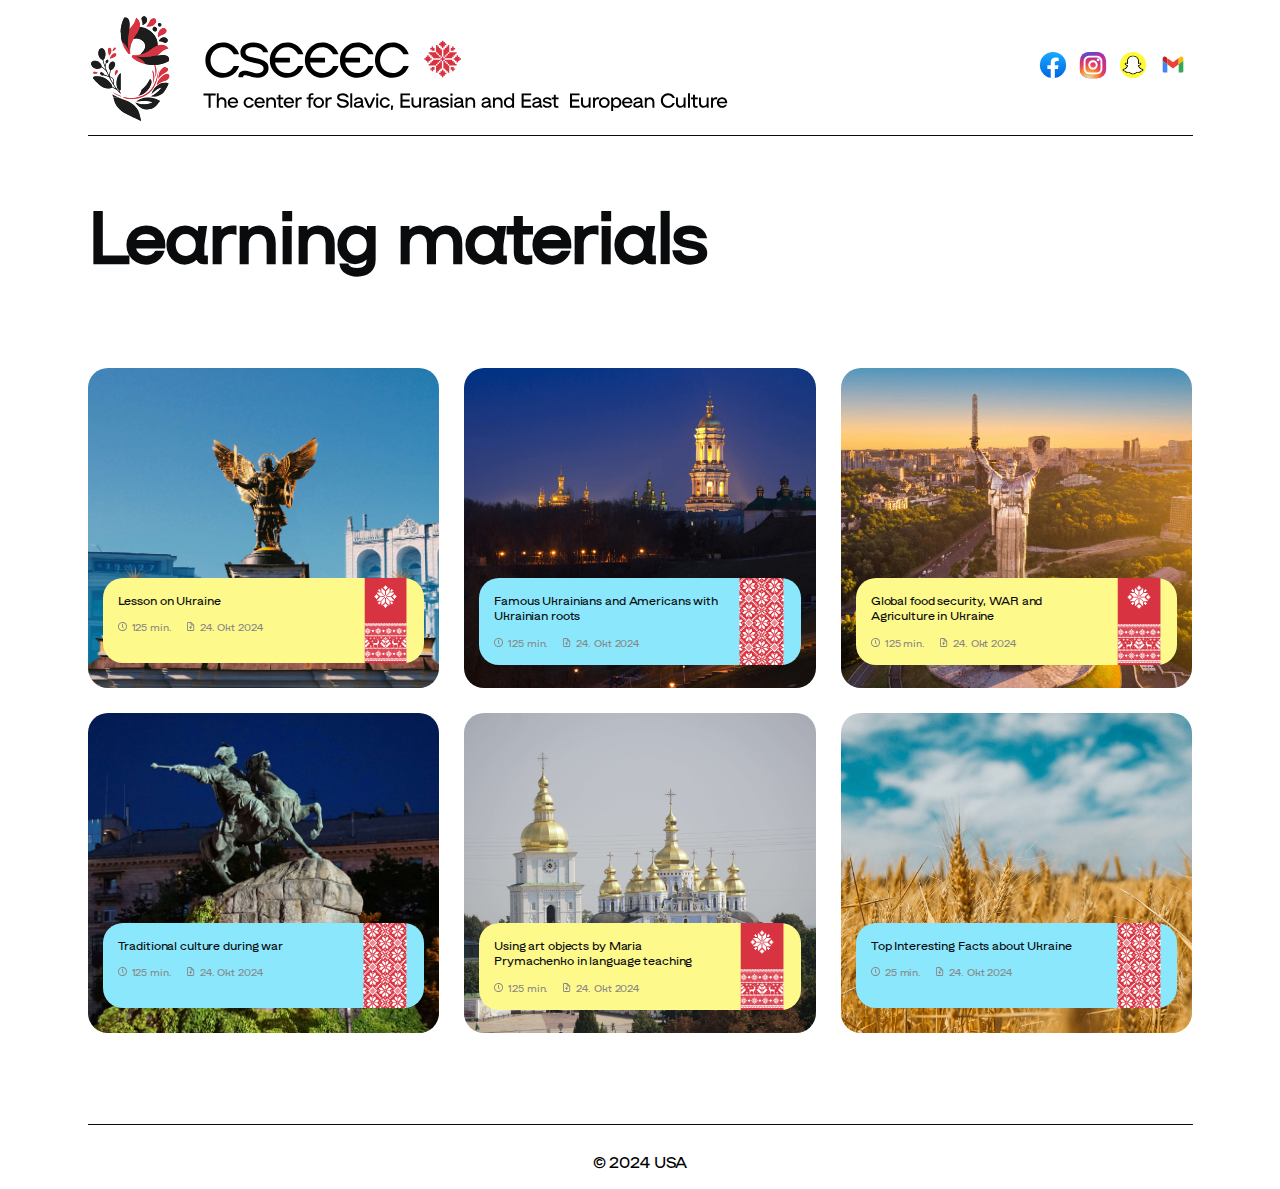
==== index.html @ 27ee9aed "Website design" ====
<!doctype html>
<html xmlns="http://www.w3.org/1999/xhtml" lang="en-us" dir="ltr" class="html_color">
  <head>


    <!-- For browsers -->
    <meta charset="utf-8">
    <meta name="viewport" content="width=device-width, initial-scale=1, viewport-fit=cover">
    <meta http-equiv="X-UA-Compatible" content="IE=edge">
    <link rel="dns-prefetch" href="https://www.google-analytics.com"/>
    <link rel="dns-prefetch" href="https://www.googletagmanager.com"/>
    <link rel="dns-prefetch" href="https://www.facebook.com"/>




    <!-- General -->
    <title>CSEEES | The Center for Slavik Eurasian and East European Studies</title>


<!--     <link rel="preload" href="fonts/NAMU-1850.woff2" as="font" type="font/woff2" crossorigin="anonymous">
    <link rel="preload" href="fonts/NAMU-1600.woff2" as="font" type="font/woff2" crossorigin="anonymous"> -->

    <link rel="stylesheet" type="text/css" href="css/normalize.css">
    <link rel="stylesheet" type="text/css" href="css/index.css">
    
    <link rel="canonical" href="https://cseees.unc.edu/">
    <link rel="alternate" href="" hreflang="en">


    <!-- <base href="http://10.0.1.2:3000"> -->
    <meta name="robots" content="notranslate">
    <meta name="keywords" content="">
    <meta name="subject" content="">
    <meta name="description" content="">
    <meta name="author" content="">
    <meta name="copyright" content="">
    <meta name="rating" content="General">


    <!-- Device -->

    <meta name="HandheldFriendly" content="true">
    <meta name="apple-mobile-web-app-capable" content="yes">
    <meta name="apple-mobile-web-app-status-bar-style" content="black">
    <meta name="apple-mobile-web-app-title" content="">
    <meta name="mobile-web-app-capable" content="yes">
    <meta name="application-name" content="CSEEES">
    <meta name="msapplication-tooltip" content="">


     <!-- Geo-tags -->

    <meta name="ICBM" content="">
    <meta name="geo.position" content="">
    <meta name="geo.region" content="">
    <meta name="geo.placename" content="">


    <!-- Facebook -->

    <meta property="og:title" content="CSEEES | The Center for Slavik Eurasian and East European Studies">
    <meta property="og:description" content="">
    <meta property="og:url" content="https://cseees.unc.edu/">
    <meta property="og:site_name" content="CSEEES">
    <meta property="og:type" content="website">
    <meta property="og:locale" content="en-us">
    <meta property="og:image" content="">
    <meta property="og:image:width" content="600">
    <meta property="og:image:height" content="600">


    <!-- Twitter -->

    <meta name="twitter:site" content="https://cseees.unc.edu/">
    <meta name="twitter:creator" content="">
    <meta name="twitter:title" content="CSEEES | The Center for Slavik Eurasian and East European Studies">
    <meta name="twitter:description" content="">
    <meta name="twitter:card" content="summary_large_image">
    <meta name="twitter:image" content="img/favicon/social_link.png">


    <!-- Favicon -->

    <link rel="icon" type="image/png" sizes="16x16" href="img/favicon/favicon-16x16.png">
    <link rel="icon" type="image/png" sizes="32x32" href="img/favicon/favicon-32x32.png">
    <link rel="icon" type="image/png" sizes="228x228" href="img/favicon/opera-coast-228x228.png">
    <link rel="apple-touch-icon" sizes="1024x1024" href="img/favicon/apple-touch-icon-1024x1024.png">
    <link rel="apple-touch-icon" sizes="180x180" href="img/favicon/apple-touch-icon-180x180.png">
    <link rel="apple-touch-icon" sizes="167x167" href="img/favicon/apple-touch-icon-167x167.png">
    <link rel="apple-touch-icon" sizes="152x152" href="img/favicon/apple-touch-icon-152x152.png">
    <link rel="apple-touch-icon" sizes="144x144" href="img/favicon/apple-touch-icon-144x144.png">
    <link rel="apple-touch-icon" sizes="120x120" href="img/favicon/apple-touch-icon-120x120.png">
    <link rel="apple-touch-icon" sizes="114x114" href="img/favicon/apple-touch-icon-114x114.png">
    <link rel="apple-touch-icon" sizes="76x76" href="img/favicon/apple-touch-icon-76x76.png">
    <link rel="apple-touch-icon" sizes="72x72" href="img/favicon/apple-touch-icon-72x72.png">

    <link rel="mask-icon" href="img/favicon/safari-pinned-tab.svg" color="#8BE8FC">
    <link rel="shortcut icon" href="img/favicon/apple-touch-icon-144x144.png">


    <!-- PWA icon -->

    <link rel="manifest" href="victory.webmanifest">
    <link rel="apple-touch-icon-precomposed" sizes="180x180" href="img/favicon/apple-touch-icon-precomposed-180x180.png"/>
    <link rel="apple-touch-icon-precomposed" sizes="167x167" href="img/favicon/apple-touch-icon-precomposed-167x167.png"/>
    <link rel="apple-touch-icon-precomposed" sizes="152x152" href="img/favicon/apple-touch-icon-precomposed-152x152.png"/>
    <link rel="apple-touch-icon-precomposed" sizes="144x144" href="img/favicon/apple-touch-icon-precomposed-144x144.png"/>
    <link rel="apple-touch-icon-precomposed" sizes="120x120" href="img/favicon/apple-touch-icon-precomposed-120x120.png"/>
    <link rel="apple-touch-icon-precomposed" sizes="114x114" href="img/favicon/apple-touch-icon-precomposed-114x114.png"/>

    <link rel="apple-touch-startup-image" media="(width: 320px) and (height: 568px) and (-webkit-pixel-ratio: 2) and (orientation: portrait)" href="img/favicon/iPhone5.png">
    <link rel="apple-touch-startup-image" media="(width: 320px) and (height: 568px) and (-webkit-pixel-ratio: 2) and (orientation: landscape)" href="img/favicon/iPhone5_album.png">

    <link rel="apple-touch-startup-image" media="(width: 375px) and (height: 667px) and (-webkit-pixel-ratio: 2) and (orientation: portrait)" href="img/favicon/iPhone8,7,6s,6.png">
    <link rel="apple-touch-startup-image" media="(width: 375px) and (height: 667px) and (-webkit-pixel-ratio: 2) and (orientation: landscape)" href="img/favicon/iPhone8,7,6s,6_album.png">

    <link rel="apple-touch-startup-image" media="(width: 414px) and (height: 736px) and (-webkit-pixel-ratio: 3) and (orientation: portrait)" href="img/favicon/iPhone8Plus,7Plus,6sPlus,6Plus.png">
    <link rel="apple-touch-startup-image" media="(width: 414px) and (height: 736px) and (-webkit-pixel-ratio: 3) and (orientation: landscape)" href="img/favicon/iPhone8Plus,7Plus,6sPlus,6Plus_album.png">

    <link rel="apple-touch-startup-image" media="(width: 414px) and (height: 896px) and (-webkit-pixel-ratio: 2) and (orientation: portrait)" href="img/favicon/iPhoneXr.png">
    <link rel="apple-touch-startup-image" media="(width: 414px) and (height: 896px) and (-webkit-pixel-ratio: 2) and (orientation: landscape)" href="img/favicon/iPhoneXr_album.png">

    <link rel="apple-touch-startup-image" media="(width: 375px) and (height: 812px) and (-webkit-pixel-ratio: 3) and (orientation: portrait)" href="img/favicon/iPhoneX,Xs.png">
    <link rel="apple-touch-startup-image" media="(width: 375px) and (height: 812px) and (-webkit-pixel-ratio: 3) and (orientation: landscape)" href="img/favicon/iPhoneX,Xs_album.png">

    <link rel="apple-touch-startup-image" media="(width: 414px) and (height: 896px) and (-webkit-pixel-ratio: 3) and (orientation: portrait)" href="img/favicon/iPhoneXsMax.png">
    <link rel="apple-touch-startup-image" media="(width: 414px) and (height: 896px) and (-webkit-pixel-ratio: 3) and (orientation: landscape)" href="img/favicon/iPhoneXsMax_album.png">

    <link rel="apple-touch-startup-image" media="(width: 768px) and (height: 1024px) and (-webkit-pixel-ratio: 2) and (orientation: portrait)" href="img/favicon/iPadMini,Air.png">
    <link rel="apple-touch-startup-image" media="(width: 768px) and (height: 1024px) and (-webkit-pixel-ratio: 2) and (orientation: landscape)" href="img/favicon/iPadMini,Air_album.png">

    <link rel="apple-touch-startup-image" media="(width: 810px) and (height: 1080px) and (-webkit-pixel-ratio: 2) and (orientation: portrait)" href="img/favicon/iPadPro10.2.png">
    <link rel="apple-touch-startup-image" media="(width: 810px) and (height: 1080px) and (-webkit-pixel-ratio: 2) and (orientation: landscape)" href="img/favicon/iPadPro10.2_album.png">

    <link rel="apple-touch-startup-image" media="(width: 834px) and (height: 1112px) and (-webkit-pixel-ratio: 2) and (orientation: portrait)" href="img/favicon/iPadPro10.5.png">
    <link rel="apple-touch-startup-image" media="(width: 834px) and (height: 1112px) and (-webkit-pixel-ratio: 2) and (orientation: landscape)" href="img/favicon/iPadPro10.5_album.png">

    <link rel="apple-touch-startup-image" media="(width: 834px) and (height: 1194px) and (-webkit-pixel-ratio: 2) and (orientation: portrait)" href="img/favicon/iPadPro11.png">
    <link rel="apple-touch-startup-image" media="(width: 834px) and (height: 1194px) and (-webkit-pixel-ratio: 2) and (orientation: landscape)" href="img/favicon/iPadPro11_album.png">

    <link rel="apple-touch-startup-image" media="(width: 1024px) and (height: 1366px) and (-webkit-pixel-ratio: 2) and (orientation: portrait)" href="img/favicon/iPadPro12.9.png">
    <link rel="apple-touch-startup-image" media="(width: 1024px) and (height: 1366px) and (-webkit-pixel-ratio: 2) and (orientation: landscape)" href="img/favicon/iPadPro12.9_album.png">

    <link rel="apple-touch-startup-image" href="img/favicon/apple-touch-icon-precomposed-180x180.png">

    <meta name="msapplication-TileColor" content="#000000">
    <meta name="msapplication-TileImage" content="img/favicon/apple-touch-icon-144x144.png"/>
    <meta name="msapplication-square70x70logo" content="img/favicon/mstile-70x70.png">
    <meta name="msapplication-square150x150logo" content="img/favicon/mstile-150x150.png">
    <meta name="msapplication-square310x310logo" content="img/favicon/mstile-310x310.png">
    <meta name="msapplication-wide310x150logo" content="img/favicon/mstile-310x150.png">
    <meta name="theme-color" content="#000000">


    <!-- Microdata -->

    <script type="application/ld+json">
      {"@context": "http://schema.org","@type": "","address":{"@type": "PostalAddress","addressLocality": "USA","url": "https://cseees.unc.edu/"},"description": "The Center for Slavik Eurasian and East European Studies","image": "img/favicon/mstile-310x310.png","email": "","name": "CSEEES","telephone": "","openingHours": "","geo": {"@type": "GeoCoordinates","latitude": "","longitude": ""},"hasMap": "", "foundingDate": "2019-09-01", "foundingLocation": "USA", "isicv4": ""}
    </script>
    <script type="application/ld+json">{"@context": "https://schema.org","@type": "Organization","name": "CSEEES | The Center for Slavik Eurasian and East European Studies","url": "https://cseees.unc.edu/","logo": "img/favicon/mstile-310x310.png", "sameAs" : [ "https://www.facebook.com/","https://www.instagram.com/","https://www.linkedin.com/"], "contactPoint": {"@type": "ContactPoint","telephone": "","contactType": "customer service"}}
    </script>




  </head>



  <body class="wrapper">
    <header class="header_position">
        <div class="header header_size header_style">
            <a href="" class="header__img_size">
                <img src="img/logo.svg" alt="logotype" class="header__img_size">
            </a>
            <ul class="header__link">
                <li class="header__link_style"><a href="#"><img src="img/Facebook.svg" alt=""></a></li>
                <li class="header__link_style"><a href="#"><img src="img/instagram.svg" alt=""></a></li>
                <li class="header__link_style"><a href="#"><img src="img/snapchat.svg" alt=""></a></li>
                <li class="header__link_style"><a href="#"><img src="img/gmail.svg" alt=""></a></li>
            </ul>
        </div>
    </header>
    <main>
        <article>
            <h1 tabindex="-1" class="visually-hidden">CSEEES | The Center for Slavik Eurasian and East European Studies</h1>
            <section class="grid index-title block-gap-title_size">
                <h2 tabindex="0" class="h1 index-title__h1 index-title__h1_style">Learning materials</h2>
                <ul class="link link_style">
                    <li class="link__block link__block_style">
                        <a href="https://docs.google.com/presentation/d/1KpEhkWJdhfneE_yMzWfd_e-8tukquPEU/edit?usp=drive_link&ouid=116573393258026987402&rtpof=true&sd=true" target="_blank">
                            <figure class="link__block-figure_size">
                                <img 
                                srcset="" 
                                src="img/1.jpg" alt="#" class="link__block-img_size">
                                <figcaption class="link__block-figcaption link__block-figcaption_even-style">
                                    <p class="link__block-title_style a">Lesson on Ukraine</p>
                                    <ul class="link__block-ul">
                                        <li class="link__block-text_style link__block-text_style-clock-icon span">125 min.</li>
                                        <li class="link__block-text_style link__block-text_style-upload-icon span">24. Okt 2024</li>
                                    </ul>
                                </figcaption>
                            </figure>
                        </a>
                    </li>
                    <li class="link__block link__block_style">
                        <a href="https://docs.google.com/document/d/1fW9z0oCU6NLYsVFMW8GnKcoISqwCdWg77a_NzbUg-8I/edit?usp=drive_link" target="_blank">
                            <figure class="link__block-figure_size">
                                <img 
                                srcset="" 
                                src="img/2.jpg" alt="#" class="link__block-img_size">
                                <figcaption class="link__block-figcaption link__block-figcaption_odd-style">
                                    <p class="link__block-title_style a">Famous Ukrainians and Americans with Ukrainian roots</p>
                                    <ul class="link__block-ul">
                                        <li class="link__block-text_style link__block-text_style-clock-icon span">125 min.</li>
                                        <li class="link__block-text_style link__block-text_style-upload-icon span">24. Okt 2024</li>
                                    </ul>
                                </figcaption>
                            </figure>
                        </a>
                    </li>
                    <li class="link__block link__block_style">
                        <a href="https://drive.google.com/drive/folders/16jEETtNqLvDcnqVphXocIo8Omk30IcMx?usp=drive_link" target="_blank">
                            <figure class="link__block-figure_size">
                                <img 
                                srcset="" 
                                src="img/3.jpg" alt="#" class="link__block-img_size">
                                <figcaption class="link__block-figcaption link__block-figcaption_even-style">
                                    <p class="link__block-title_style a">Global food security, WAR and Agriculture in Ukraine</p>
                                    <ul class="link__block-ul">
                                        <li class="link__block-text_style link__block-text_style-clock-icon span">125 min.</li>
                                        <li class="link__block-text_style link__block-text_style-upload-icon span">24. Okt 2024</li>
                                    </ul>
                                </figcaption>
                            </figure>
                        </a>
                    </li>
                    <li class="link__block link__block_style">
                        <a href="https://docs.google.com/presentation/d/1qy_lLUWY754GosQhPEXOI8vnH8QMl4tA7kEGj7lZc4w/edit?usp=drive_link" target="_blank">
                            <figure class="link__block-figure_size">
                                <img 
                                srcset="" 
                                src="img/4.jpg" alt="#" class="link__block-img_size">
                                <figcaption class="link__block-figcaption link__block-figcaption_odd-style">
                                    <p class="link__block-title_style a">Traditional culture during war</p>
                                    <ul class="link__block-ul">
                                        <li class="link__block-text_style link__block-text_style-clock-icon span">125 min.</li>
                                        <li class="link__block-text_style link__block-text_style-upload-icon span">24. Okt 2024</li>
                                    </ul>
                                </figcaption>
                            </figure>
                        </a>
                    </li>
                    <li class="link__block link__block_style">
                        <a href="https://drive.google.com/drive/folders/1VIhiXh7EGLYdgKPw-iwJluz2F7NeX2hi?usp=drive_link" target="_blank">
                            <figure class="link__block-figure_size">
                                <img 
                                srcset="" 
                                src="img/5.jpg" alt="#" class="link__block-img_size">
                                <figcaption class="link__block-figcaption link__block-figcaption_even-style">
                                    <p class="link__block-title_style a">Using art objects by Maria Prymachenko in language teaching</p>
                                    <ul class="link__block-ul">
                                        <li class="link__block-text_style link__block-text_style-clock-icon span">125 min.</li>
                                        <li class="link__block-text_style link__block-text_style-upload-icon span">24. Okt 2024</li>
                                    </ul>
                                </figcaption>
                            </figure>
                        </a>
                    </li>
                    <li class="link__block link__block_style">
                        <a href="article.html" target="_blank">
                            <figure class="link__block-figure_size">
                                <img 
                                srcset="" 
                                src="img/6.png" alt="#" class="link__block-img_size">
                                <figcaption class="link__block-figcaption link__block-figcaption_odd-style">
                                    <p class="link__block-title_style a">Top Interesting Facts about Ukraine</p>
                                    <ul class="link__block-ul">
                                        <li class="link__block-text_style link__block-text_style-clock-icon span">25 min.</li>
                                        <li class="link__block-text_style link__block-text_style-upload-icon span">24. Okt 2024</li>
                                    </ul>
                                </figcaption>
                            </figure>
                        </a>
                    </li>
                </ul>
            </section>
        </article>
    </main>
    <footer class="footer_style">
        <span class="p" itemprop="datePublished" content="2024-10-05">© 2024 USA</span>
    </footer>
  </body>
</html>
---- css/index.css ----
/*! VICTORY | web design & development  */






/*   =========-------***** FONTS *****-------=========   */
@charset "UTF-8";


@font-face {
  font-family: "NAMU1850";
  src: url("../fonts/NAMU-1850.woff") format("woff"),
       url("../fonts/NAMU-1850.ttf") format("truetype");
  font-style: normal;
  font-display: auto;
}

@font-face {
  font-family: "NAMU1850";
  src: url("../fonts/NAMU-1850.woff2") format("woff2");
  font-style: normal;
  font-display: optional;
}

@font-face {
  font-family: "NAMU1600";
  src: url("../fonts/NAMU-1600.woff") format("woff"),
       url("../fonts/NAMU-1600.ttf") format("truetype");
  font-style: normal;
  font-display: auto;
}

@font-face {
  font-family: "NAMU1600";
  src: url("../fonts/NAMU-1600.woff2") format("woff2");
  font-style: normal;
  font-display: optional;
}


.h1 {
  font-family: NAMU1600, -apple-system,BlinkMacSystemFont,Roboto,'Helvetica Neue',sans-serif;
  font-style: normal;
  font-size: 24px;
  letter-spacing: -0.03em;
}
@media only screen and (min-width: 362px) {
  .h1 {
    font-size: 24px;
    line-height: 150%;
  }
}
@media only screen and (min-width: 745px) {
  .h1 {
    font-size: 48px;
    line-height: 100%;
  }
}
@media only screen and (min-width: 1105px) {
  .h1 {
    font-size: 72px;
  }
}


.h2 {
  font-family: NAMU1600, -apple-system,BlinkMacSystemFont,Roboto,'Helvetica Neue',sans-serif;
  font-style: normal;
  font-weight: normal;
  /*font-size: 4rem;*/
  font-size: 20px;
  line-height: 120%;
  letter-spacing: -0.03em;
}
@media only screen and (min-width: 745px) {
  .h2 {
    font-size: 35px;
    line-height: 142%;
    letter-spacing: -0.03em;
  }
}


.h3 {
  font-family: NAMU1600, -apple-system,BlinkMacSystemFont,Roboto,'Helvetica Neue',sans-serif;
  font-style: normal;
  font-weight: 400;
  /*font-size: 4rem;*/
  font-size: 16px;
  line-height: 120%;
  letter-spacing: -0.03em;
}
@media only screen and (min-width: 745px) {
  .h3  {
    font-size: 24px;
  }
}


.p {
  font-family: NAMU1850, -apple-system,BlinkMacSystemFont,Roboto,'Helvetica Neue',sans-serif;
  font-style: normal;
  font-weight: normal;
  /*font-size: 2.6rem;*/
  font-size: 12px;
  line-height: 150%;
  letter-spacing: -0.01em;
}
@media only screen and (min-width: 745px) {
  .p {
    font-size: 16px;
  }
}

.a {
  font-family: NAMU1850, -apple-system,BlinkMacSystemFont,Roboto,'Helvetica Neue',sans-serif;
  font-style: normal;
  font-weight: normal;
  font-size: 12px;
  line-height: 130%;
  letter-spacing: -0.01em;
}


.span {
  font-family: NAMU1850, -apple-system,BlinkMacSystemFont,Roboto,'Helvetica Neue',sans-serif;
  font-style: normal;
  font-weight: normal;
  /*font-size: 3rem;*/
  font-size: 10px;
  line-height: 140%;
  letter-spacing: -0.01em;
  text-decoration: none;
}
/*   =========-------***** !!!!! *****-------=========   */









/*   =========-------***** COLOR *****-------=========   */
:root {
  --white: #FFFFFF;
  --grey20: #EBEBEB;
  --grey30: #C1C1C1;
  --grey35: #B2B2B2;
  --grey40: #878787;
  --grey45: #808080;
  --grey50: #717171;
  --grey80: #202020;
  --grey90: #0A0B0D;
  --blue100: #8BE8FC;
  --yellow100: #FEF98B;
}

.html_color {
  background-color: var(--white);
}
/*   =========-------***** !!!!! *****-------=========   */









/*   =========-------***** GENERAL *****-------=========   */
.visually-hidden {
  visibility: hidden;
  margin: 0;
  padding: 0;
  width: 0;
  height: 0;
  position: fixed;
}

.wrapper {
  max-width: 425px;
  margin: 0 auto;
  padding: 0 15px;
}
@media only screen and (min-width: 745px) {
  .wrapper {
    max-width: 768px;
    padding: 0 25px;
  }
}
@media only screen and (min-width: 1105px) {
  .wrapper {
    max-width: 1105px;
  }
}


.article_wrapper {
  max-width: 425px;
  margin: 0 auto;
}
@media only screen and (min-width: 745px) {
  .article_wrapper {
    max-width: 668px;
    padding: 0 25px;
  }
}
@media only screen and (min-width: 1105px) {
  .article_wrapper {
    max-width: 768px;
  }
}


.grid {
  display: grid;
  grid-gap: 25px;
  grid-template-columns: repeat(4, minmax(53px, 1fr));
}
@media only screen and (min-width: 745px) {
  .grid {
    grid-template-columns: repeat(8, minmax(65px, 1fr));
  }
}
@media only screen and (min-width: 1105px) {
  .grid {
    grid-template-columns: repeat(12, minmax(65px, 1fr));
  }
}

ul {
  list-style-type: none;
  padding: 0;
}

a {
  text-decoration: none;
}
/*   =========-------***** !!!!! *****-------=========   */









/*   =========-------***** HEADER *****-------=========   */
.header {
  display: flex;
  justify-content: space-between;
  align-items: center;
}

.header_position {
  position: sticky;
  /*width: 100vw;*/
  margin: 0;
  z-index: 9999;
  top: 0px;
  left: 0;
}

.header_style {
  border-bottom: 1px solid var(--grey90);
  background-color: var(--white);
  display: flex;
  flex-direction: column;
}
@media only screen and (min-width: 745px) {
  .header_style {
    flex-direction: row;
  }
}

.header_size {
  align-items: center;
}
@media only screen and (min-width: 1105px) {
  .header_size {
    width: 1105px;
    margin: 0 auto;
  }
}

.header__img_size {
  mix-blend-mode: multiply;
  width: 70vw;
}
@media only screen and (min-width: 550px) {
  .header__img_size {
    width: 50vw;
  }
}
@media only screen and (min-width: 1920px) {
  .header__img_size {
    width: 25vw;
  }
}

.header__link {
  display: flex;
  /*align-items: baseline;*/
}

.header__link_style {
  padding: 0 15px;
}
@media only screen and (min-width: 745px) {
  .header__link_style {
    padding: 0 5px;
  }
}

@media only screen and (min-width: 745px) {
  .header__link_style  img {
    width: 30px;
  }
}
/*   =========-------***** !!!!! *****-------=========   */










/*   =========-------***** H1 *****-------=========   */
.index-title {
  grid-template-areas:  'title title title title'
                        'block block block block';
}
@media only screen and (min-width: 745px) {
  .index-title {
    grid-template-areas:  'title title title title title title title .'
                          'block block block block block block block block';
}
}
@media only screen and (min-width: 1105px) {
  .index-title {
    grid-template-areas:  'title title title title title title title title title . . .'
                          'block block block block block block block block block block block block';
}
}

.index-title__h1 {
  grid-area: title;
}

.index-title__h1_style {
  color: var(--grey90);
}
/*   =========-------***** !!!!! *****-------=========   */









/*   =========-------***** LINK *****-------=========   */

.link {
  grid-area: block;
  display: grid;
  grid-template-columns: repeat(auto-fill, minmax(290px, 1fr));
  grid-gap: 15px;
}
@media only screen and (min-width: 745px) {
  .link {
    grid-gap: 25px;
  }
}

.link_style {
  padding: 0;
}

.link__block_style {
  list-style-type: none;
  border-radius: 20px;
}

.link__block-figure_size {
  margin: 0;
  height: 320px;
}

.link__block-img_size {
  width: 100%;
  height: 320px;
  border-radius: 20px;
  object-fit: cover;
}

.link__block-figcaption {
  padding: 15px;
  margin: 15px;
  position: relative;
  bottom: 130px;
  min-height: 55px;
}

.link__block-figcaption_even-style {
  background-color: var(--yellow100);
  border-radius: 20px;
  background-image: url(../img/badge_even.svg);
  background-repeat: no-repeat;
  background-size: contain;
  background-position: 94%;
}

.link__block-figcaption_odd-style {
  background-color: var(--blue100);
  border-radius: 20px;
  background-image: url(../img/badge_odd.svg);
  background-repeat: no-repeat;
  background-size: contain;
  background-position: 94%;
}

.link__block-ul {
  display: flex;
}

.link__block-title_style {
  color: var(--grey90);
  width: 79%;
  margin-top: 0;
}

.link__block-text_style {
  color: var(--grey40);
  margin: 0 15px 0px 0;
}

.link__block-text_style-clock-icon::before {
  content: url(../img/icon_clock.svg);
  margin: 0 5px 0 0;
  height: 100%;
}

.link__block-text_style-upload-icon::before {
  content: url(../img/icon_upload.svg);
  margin: 0 5px 0 0;
  height: 1px;
}
/*   =========-------***** !!!!! *****-------=========   */









/*   =========-------***** FOOTER *****-------=========   */
.footer_style {
  margin: 75px 0 15px 0;
  padding: 25px 0 0 0;
  text-align: center;
  border-top: 1px solid var(--grey90);
}
/*   =========-------***** !!!!! *****-------=========   */









/*   =========-------***** ARTICLE *****-------=========   */

.article__figure_size {
  margin: 25px 0 25px 0;
}

.article__image_size {
  width: 100%;
  border-radius: 20px;
}

.article__section_size {
  margin: 75px 0 25px 0;
}

.article__image-title_style {
  color: var(--grey90);
}

.article__image-text_style {
  color: var(--grey90);
}

.article__image-figcaption {
  text-align: center;
}

.article__image-figcaption_style {
  color: var(--grey40);
}
/*   =========-------***** !!!!! *****-------=========   */
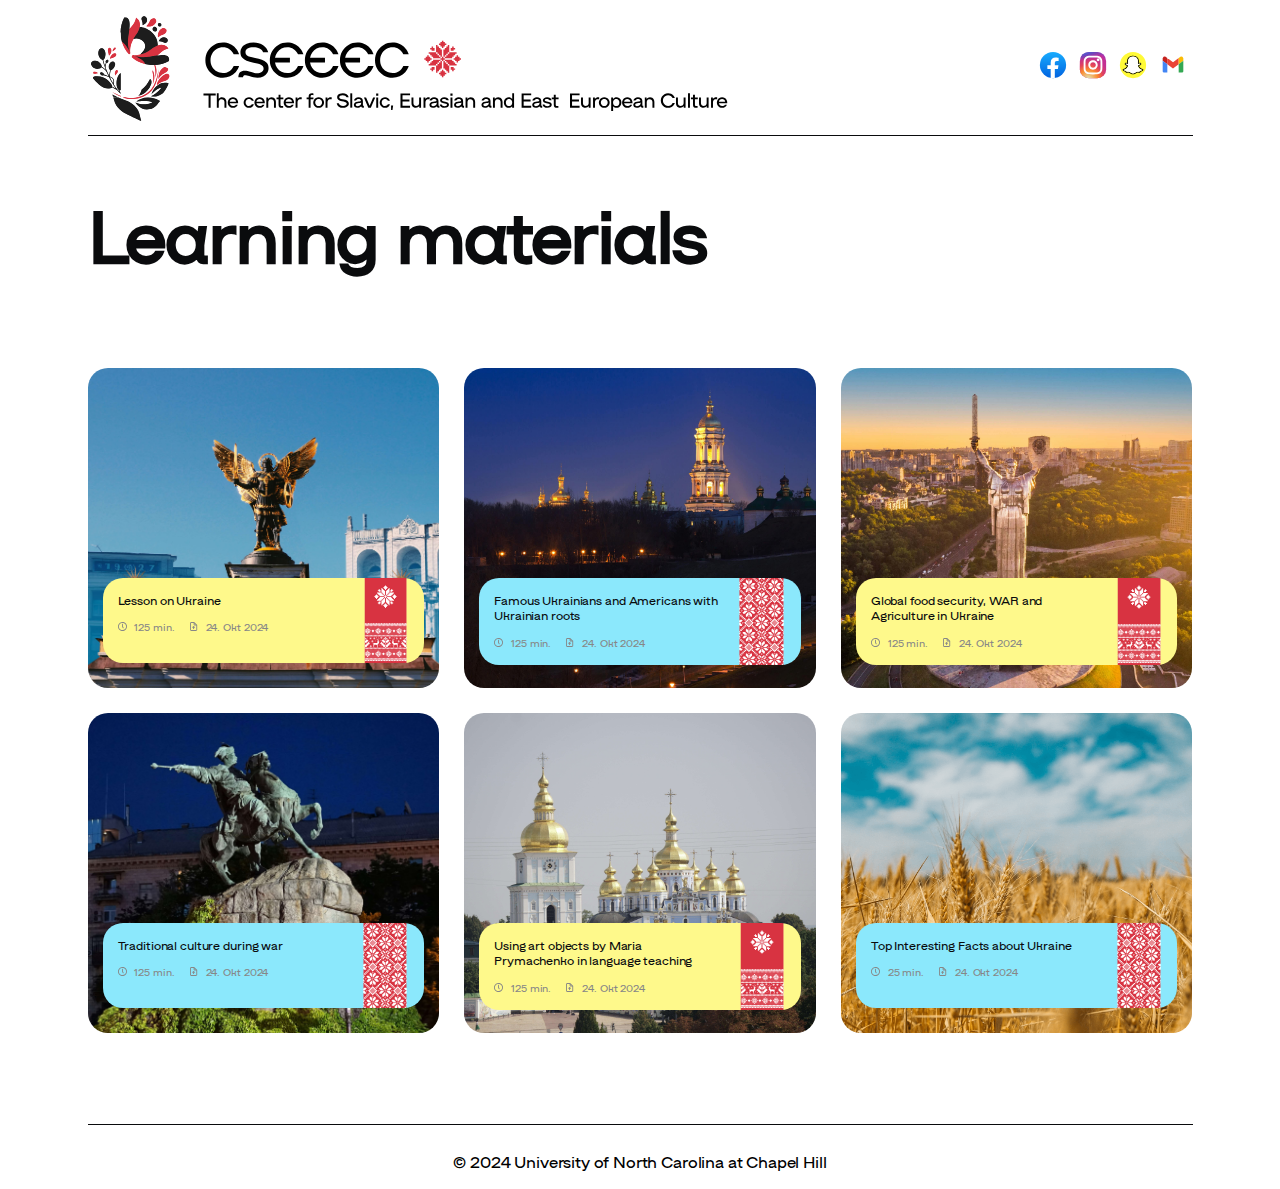
==== commit 8d69beea: "Page formatting and UNC name" ====
--- a/index.html
+++ b/index.html
@@ -1,295 +1,630 @@
-<!doctype html>
-<html xmlns="http://www.w3.org/1999/xhtml" lang="en-us" dir="ltr" class="html_color">
+<!DOCTYPE html>
+<html
+  xmlns="http://www.w3.org/1999/xhtml"
+  lang="en-us"
+  dir="ltr"
+  class="html_color"
+>
   <head>
-
-
     <!-- For browsers -->
-    <meta charset="utf-8">
-    <meta name="viewport" content="width=device-width, initial-scale=1, viewport-fit=cover">
-    <meta http-equiv="X-UA-Compatible" content="IE=edge">
-    <link rel="dns-prefetch" href="https://www.google-analytics.com"/>
-    <link rel="dns-prefetch" href="https://www.googletagmanager.com"/>
-    <link rel="dns-prefetch" href="https://www.facebook.com"/>
-
-
-
+    <meta charset="utf-8" />
+    <meta
+      name="viewport"
+      content="width=device-width, initial-scale=1, viewport-fit=cover"
+    />
+    <meta http-equiv="X-UA-Compatible" content="IE=edge" />
+    <link rel="dns-prefetch" href="https://www.google-analytics.com" />
+    <link rel="dns-prefetch" href="https://www.googletagmanager.com" />
+    <link rel="dns-prefetch" href="https://www.facebook.com" />
 
     <!-- General -->
-    <title>CSEEES | The Center for Slavik Eurasian and East European Studies</title>
-
-
-<!--     <link rel="preload" href="fonts/NAMU-1850.woff2" as="font" type="font/woff2" crossorigin="anonymous">
+    <title>
+      CSEEES | The Center for Slavik Eurasian and East European Studies
+    </title>
+
+    <!--     <link rel="preload" href="fonts/NAMU-1850.woff2" as="font" type="font/woff2" crossorigin="anonymous">
     <link rel="preload" href="fonts/NAMU-1600.woff2" as="font" type="font/woff2" crossorigin="anonymous"> -->
 
-    <link rel="stylesheet" type="text/css" href="css/normalize.css">
-    <link rel="stylesheet" type="text/css" href="css/index.css">
-    
-    <link rel="canonical" href="https://cseees.unc.edu/">
-    <link rel="alternate" href="" hreflang="en">
-
+    <link rel="stylesheet" type="text/css" href="css/normalize.css" />
+    <link rel="stylesheet" type="text/css" href="css/index.css" />
+
+    <link rel="canonical" href="https://cseees.unc.edu/" />
+    <link rel="alternate" href="" hreflang="en" />
 
     <!-- <base href="http://10.0.1.2:3000"> -->
-    <meta name="robots" content="notranslate">
-    <meta name="keywords" content="">
-    <meta name="subject" content="">
-    <meta name="description" content="">
-    <meta name="author" content="">
-    <meta name="copyright" content="">
-    <meta name="rating" content="General">
-
+    <meta name="robots" content="notranslate" />
+    <meta name="keywords" content="" />
+    <meta name="subject" content="" />
+    <meta name="description" content="" />
+    <meta name="author" content="" />
+    <meta name="copyright" content="" />
+    <meta name="rating" content="General" />
 
     <!-- Device -->
 
-    <meta name="HandheldFriendly" content="true">
-    <meta name="apple-mobile-web-app-capable" content="yes">
-    <meta name="apple-mobile-web-app-status-bar-style" content="black">
-    <meta name="apple-mobile-web-app-title" content="">
-    <meta name="mobile-web-app-capable" content="yes">
-    <meta name="application-name" content="CSEEES">
-    <meta name="msapplication-tooltip" content="">
-
-
-     <!-- Geo-tags -->
-
-    <meta name="ICBM" content="">
-    <meta name="geo.position" content="">
-    <meta name="geo.region" content="">
-    <meta name="geo.placename" content="">
-
+    <meta name="HandheldFriendly" content="true" />
+    <meta name="apple-mobile-web-app-capable" content="yes" />
+    <meta name="apple-mobile-web-app-status-bar-style" content="black" />
+    <meta name="apple-mobile-web-app-title" content="" />
+    <meta name="mobile-web-app-capable" content="yes" />
+    <meta name="application-name" content="CSEEES" />
+    <meta name="msapplication-tooltip" content="" />
+
+    <!-- Geo-tags -->
+
+    <meta name="ICBM" content="" />
+    <meta name="geo.position" content="" />
+    <meta name="geo.region" content="" />
+    <meta name="geo.placename" content="" />
 
     <!-- Facebook -->
 
-    <meta property="og:title" content="CSEEES | The Center for Slavik Eurasian and East European Studies">
-    <meta property="og:description" content="">
-    <meta property="og:url" content="https://cseees.unc.edu/">
-    <meta property="og:site_name" content="CSEEES">
-    <meta property="og:type" content="website">
-    <meta property="og:locale" content="en-us">
-    <meta property="og:image" content="">
-    <meta property="og:image:width" content="600">
-    <meta property="og:image:height" content="600">
-
+    <meta
+      property="og:title"
+      content="CSEEES | The Center for Slavik Eurasian and East European Studies"
+    />
+    <meta property="og:description" content="" />
+    <meta property="og:url" content="https://cseees.unc.edu/" />
+    <meta property="og:site_name" content="CSEEES" />
+    <meta property="og:type" content="website" />
+    <meta property="og:locale" content="en-us" />
+    <meta property="og:image" content="" />
+    <meta property="og:image:width" content="600" />
+    <meta property="og:image:height" content="600" />
 
     <!-- Twitter -->
 
-    <meta name="twitter:site" content="https://cseees.unc.edu/">
-    <meta name="twitter:creator" content="">
-    <meta name="twitter:title" content="CSEEES | The Center for Slavik Eurasian and East European Studies">
-    <meta name="twitter:description" content="">
-    <meta name="twitter:card" content="summary_large_image">
-    <meta name="twitter:image" content="img/favicon/social_link.png">
-
+    <meta name="twitter:site" content="https://cseees.unc.edu/" />
+    <meta name="twitter:creator" content="" />
+    <meta
+      name="twitter:title"
+      content="CSEEES | The Center for Slavik Eurasian and East European Studies"
+    />
+    <meta name="twitter:description" content="" />
+    <meta name="twitter:card" content="summary_large_image" />
+    <meta name="twitter:image" content="img/favicon/social_link.png" />
 
     <!-- Favicon -->
 
-    <link rel="icon" type="image/png" sizes="16x16" href="img/favicon/favicon-16x16.png">
-    <link rel="icon" type="image/png" sizes="32x32" href="img/favicon/favicon-32x32.png">
-    <link rel="icon" type="image/png" sizes="228x228" href="img/favicon/opera-coast-228x228.png">
-    <link rel="apple-touch-icon" sizes="1024x1024" href="img/favicon/apple-touch-icon-1024x1024.png">
-    <link rel="apple-touch-icon" sizes="180x180" href="img/favicon/apple-touch-icon-180x180.png">
-    <link rel="apple-touch-icon" sizes="167x167" href="img/favicon/apple-touch-icon-167x167.png">
-    <link rel="apple-touch-icon" sizes="152x152" href="img/favicon/apple-touch-icon-152x152.png">
-    <link rel="apple-touch-icon" sizes="144x144" href="img/favicon/apple-touch-icon-144x144.png">
-    <link rel="apple-touch-icon" sizes="120x120" href="img/favicon/apple-touch-icon-120x120.png">
-    <link rel="apple-touch-icon" sizes="114x114" href="img/favicon/apple-touch-icon-114x114.png">
-    <link rel="apple-touch-icon" sizes="76x76" href="img/favicon/apple-touch-icon-76x76.png">
-    <link rel="apple-touch-icon" sizes="72x72" href="img/favicon/apple-touch-icon-72x72.png">
-
-    <link rel="mask-icon" href="img/favicon/safari-pinned-tab.svg" color="#8BE8FC">
-    <link rel="shortcut icon" href="img/favicon/apple-touch-icon-144x144.png">
-
+    <link
+      rel="icon"
+      type="image/png"
+      sizes="16x16"
+      href="img/favicon/favicon-16x16.png"
+    />
+    <link
+      rel="icon"
+      type="image/png"
+      sizes="32x32"
+      href="img/favicon/favicon-32x32.png"
+    />
+    <link
+      rel="icon"
+      type="image/png"
+      sizes="228x228"
+      href="img/favicon/opera-coast-228x228.png"
+    />
+    <link
+      rel="apple-touch-icon"
+      sizes="1024x1024"
+      href="img/favicon/apple-touch-icon-1024x1024.png"
+    />
+    <link
+      rel="apple-touch-icon"
+      sizes="180x180"
+      href="img/favicon/apple-touch-icon-180x180.png"
+    />
+    <link
+      rel="apple-touch-icon"
+      sizes="167x167"
+      href="img/favicon/apple-touch-icon-167x167.png"
+    />
+    <link
+      rel="apple-touch-icon"
+      sizes="152x152"
+      href="img/favicon/apple-touch-icon-152x152.png"
+    />
+    <link
+      rel="apple-touch-icon"
+      sizes="144x144"
+      href="img/favicon/apple-touch-icon-144x144.png"
+    />
+    <link
+      rel="apple-touch-icon"
+      sizes="120x120"
+      href="img/favicon/apple-touch-icon-120x120.png"
+    />
+    <link
+      rel="apple-touch-icon"
+      sizes="114x114"
+      href="img/favicon/apple-touch-icon-114x114.png"
+    />
+    <link
+      rel="apple-touch-icon"
+      sizes="76x76"
+      href="img/favicon/apple-touch-icon-76x76.png"
+    />
+    <link
+      rel="apple-touch-icon"
+      sizes="72x72"
+      href="img/favicon/apple-touch-icon-72x72.png"
+    />
+
+    <link
+      rel="mask-icon"
+      href="img/favicon/safari-pinned-tab.svg"
+      color="#8BE8FC"
+    />
+    <link rel="shortcut icon" href="img/favicon/apple-touch-icon-144x144.png" />
 
     <!-- PWA icon -->
 
-    <link rel="manifest" href="victory.webmanifest">
-    <link rel="apple-touch-icon-precomposed" sizes="180x180" href="img/favicon/apple-touch-icon-precomposed-180x180.png"/>
-    <link rel="apple-touch-icon-precomposed" sizes="167x167" href="img/favicon/apple-touch-icon-precomposed-167x167.png"/>
-    <link rel="apple-touch-icon-precomposed" sizes="152x152" href="img/favicon/apple-touch-icon-precomposed-152x152.png"/>
-    <link rel="apple-touch-icon-precomposed" sizes="144x144" href="img/favicon/apple-touch-icon-precomposed-144x144.png"/>
-    <link rel="apple-touch-icon-precomposed" sizes="120x120" href="img/favicon/apple-touch-icon-precomposed-120x120.png"/>
-    <link rel="apple-touch-icon-precomposed" sizes="114x114" href="img/favicon/apple-touch-icon-precomposed-114x114.png"/>
-
-    <link rel="apple-touch-startup-image" media="(width: 320px) and (height: 568px) and (-webkit-pixel-ratio: 2) and (orientation: portrait)" href="img/favicon/iPhone5.png">
-    <link rel="apple-touch-startup-image" media="(width: 320px) and (height: 568px) and (-webkit-pixel-ratio: 2) and (orientation: landscape)" href="img/favicon/iPhone5_album.png">
-
-    <link rel="apple-touch-startup-image" media="(width: 375px) and (height: 667px) and (-webkit-pixel-ratio: 2) and (orientation: portrait)" href="img/favicon/iPhone8,7,6s,6.png">
-    <link rel="apple-touch-startup-image" media="(width: 375px) and (height: 667px) and (-webkit-pixel-ratio: 2) and (orientation: landscape)" href="img/favicon/iPhone8,7,6s,6_album.png">
-
-    <link rel="apple-touch-startup-image" media="(width: 414px) and (height: 736px) and (-webkit-pixel-ratio: 3) and (orientation: portrait)" href="img/favicon/iPhone8Plus,7Plus,6sPlus,6Plus.png">
-    <link rel="apple-touch-startup-image" media="(width: 414px) and (height: 736px) and (-webkit-pixel-ratio: 3) and (orientation: landscape)" href="img/favicon/iPhone8Plus,7Plus,6sPlus,6Plus_album.png">
-
-    <link rel="apple-touch-startup-image" media="(width: 414px) and (height: 896px) and (-webkit-pixel-ratio: 2) and (orientation: portrait)" href="img/favicon/iPhoneXr.png">
-    <link rel="apple-touch-startup-image" media="(width: 414px) and (height: 896px) and (-webkit-pixel-ratio: 2) and (orientation: landscape)" href="img/favicon/iPhoneXr_album.png">
-
-    <link rel="apple-touch-startup-image" media="(width: 375px) and (height: 812px) and (-webkit-pixel-ratio: 3) and (orientation: portrait)" href="img/favicon/iPhoneX,Xs.png">
-    <link rel="apple-touch-startup-image" media="(width: 375px) and (height: 812px) and (-webkit-pixel-ratio: 3) and (orientation: landscape)" href="img/favicon/iPhoneX,Xs_album.png">
-
-    <link rel="apple-touch-startup-image" media="(width: 414px) and (height: 896px) and (-webkit-pixel-ratio: 3) and (orientation: portrait)" href="img/favicon/iPhoneXsMax.png">
-    <link rel="apple-touch-startup-image" media="(width: 414px) and (height: 896px) and (-webkit-pixel-ratio: 3) and (orientation: landscape)" href="img/favicon/iPhoneXsMax_album.png">
-
-    <link rel="apple-touch-startup-image" media="(width: 768px) and (height: 1024px) and (-webkit-pixel-ratio: 2) and (orientation: portrait)" href="img/favicon/iPadMini,Air.png">
-    <link rel="apple-touch-startup-image" media="(width: 768px) and (height: 1024px) and (-webkit-pixel-ratio: 2) and (orientation: landscape)" href="img/favicon/iPadMini,Air_album.png">
-
-    <link rel="apple-touch-startup-image" media="(width: 810px) and (height: 1080px) and (-webkit-pixel-ratio: 2) and (orientation: portrait)" href="img/favicon/iPadPro10.2.png">
-    <link rel="apple-touch-startup-image" media="(width: 810px) and (height: 1080px) and (-webkit-pixel-ratio: 2) and (orientation: landscape)" href="img/favicon/iPadPro10.2_album.png">
-
-    <link rel="apple-touch-startup-image" media="(width: 834px) and (height: 1112px) and (-webkit-pixel-ratio: 2) and (orientation: portrait)" href="img/favicon/iPadPro10.5.png">
-    <link rel="apple-touch-startup-image" media="(width: 834px) and (height: 1112px) and (-webkit-pixel-ratio: 2) and (orientation: landscape)" href="img/favicon/iPadPro10.5_album.png">
-
-    <link rel="apple-touch-startup-image" media="(width: 834px) and (height: 1194px) and (-webkit-pixel-ratio: 2) and (orientation: portrait)" href="img/favicon/iPadPro11.png">
-    <link rel="apple-touch-startup-image" media="(width: 834px) and (height: 1194px) and (-webkit-pixel-ratio: 2) and (orientation: landscape)" href="img/favicon/iPadPro11_album.png">
-
-    <link rel="apple-touch-startup-image" media="(width: 1024px) and (height: 1366px) and (-webkit-pixel-ratio: 2) and (orientation: portrait)" href="img/favicon/iPadPro12.9.png">
-    <link rel="apple-touch-startup-image" media="(width: 1024px) and (height: 1366px) and (-webkit-pixel-ratio: 2) and (orientation: landscape)" href="img/favicon/iPadPro12.9_album.png">
-
-    <link rel="apple-touch-startup-image" href="img/favicon/apple-touch-icon-precomposed-180x180.png">
-
-    <meta name="msapplication-TileColor" content="#000000">
-    <meta name="msapplication-TileImage" content="img/favicon/apple-touch-icon-144x144.png"/>
-    <meta name="msapplication-square70x70logo" content="img/favicon/mstile-70x70.png">
-    <meta name="msapplication-square150x150logo" content="img/favicon/mstile-150x150.png">
-    <meta name="msapplication-square310x310logo" content="img/favicon/mstile-310x310.png">
-    <meta name="msapplication-wide310x150logo" content="img/favicon/mstile-310x150.png">
-    <meta name="theme-color" content="#000000">
-
+    <link rel="manifest" href="victory.webmanifest" />
+    <link
+      rel="apple-touch-icon-precomposed"
+      sizes="180x180"
+      href="img/favicon/apple-touch-icon-precomposed-180x180.png"
+    />
+    <link
+      rel="apple-touch-icon-precomposed"
+      sizes="167x167"
+      href="img/favicon/apple-touch-icon-precomposed-167x167.png"
+    />
+    <link
+      rel="apple-touch-icon-precomposed"
+      sizes="152x152"
+      href="img/favicon/apple-touch-icon-precomposed-152x152.png"
+    />
+    <link
+      rel="apple-touch-icon-precomposed"
+      sizes="144x144"
+      href="img/favicon/apple-touch-icon-precomposed-144x144.png"
+    />
+    <link
+      rel="apple-touch-icon-precomposed"
+      sizes="120x120"
+      href="img/favicon/apple-touch-icon-precomposed-120x120.png"
+    />
+    <link
+      rel="apple-touch-icon-precomposed"
+      sizes="114x114"
+      href="img/favicon/apple-touch-icon-precomposed-114x114.png"
+    />
+
+    <link
+      rel="apple-touch-startup-image"
+      media="(width: 320px) and (height: 568px) and (-webkit-pixel-ratio: 2) and (orientation: portrait)"
+      href="img/favicon/iPhone5.png"
+    />
+    <link
+      rel="apple-touch-startup-image"
+      media="(width: 320px) and (height: 568px) and (-webkit-pixel-ratio: 2) and (orientation: landscape)"
+      href="img/favicon/iPhone5_album.png"
+    />
+
+    <link
+      rel="apple-touch-startup-image"
+      media="(width: 375px) and (height: 667px) and (-webkit-pixel-ratio: 2) and (orientation: portrait)"
+      href="img/favicon/iPhone8,7,6s,6.png"
+    />
+    <link
+      rel="apple-touch-startup-image"
+      media="(width: 375px) and (height: 667px) and (-webkit-pixel-ratio: 2) and (orientation: landscape)"
+      href="img/favicon/iPhone8,7,6s,6_album.png"
+    />
+
+    <link
+      rel="apple-touch-startup-image"
+      media="(width: 414px) and (height: 736px) and (-webkit-pixel-ratio: 3) and (orientation: portrait)"
+      href="img/favicon/iPhone8Plus,7Plus,6sPlus,6Plus.png"
+    />
+    <link
+      rel="apple-touch-startup-image"
+      media="(width: 414px) and (height: 736px) and (-webkit-pixel-ratio: 3) and (orientation: landscape)"
+      href="img/favicon/iPhone8Plus,7Plus,6sPlus,6Plus_album.png"
+    />
+
+    <link
+      rel="apple-touch-startup-image"
+      media="(width: 414px) and (height: 896px) and (-webkit-pixel-ratio: 2) and (orientation: portrait)"
+      href="img/favicon/iPhoneXr.png"
+    />
+    <link
+      rel="apple-touch-startup-image"
+      media="(width: 414px) and (height: 896px) and (-webkit-pixel-ratio: 2) and (orientation: landscape)"
+      href="img/favicon/iPhoneXr_album.png"
+    />
+
+    <link
+      rel="apple-touch-startup-image"
+      media="(width: 375px) and (height: 812px) and (-webkit-pixel-ratio: 3) and (orientation: portrait)"
+      href="img/favicon/iPhoneX,Xs.png"
+    />
+    <link
+      rel="apple-touch-startup-image"
+      media="(width: 375px) and (height: 812px) and (-webkit-pixel-ratio: 3) and (orientation: landscape)"
+      href="img/favicon/iPhoneX,Xs_album.png"
+    />
+
+    <link
+      rel="apple-touch-startup-image"
+      media="(width: 414px) and (height: 896px) and (-webkit-pixel-ratio: 3) and (orientation: portrait)"
+      href="img/favicon/iPhoneXsMax.png"
+    />
+    <link
+      rel="apple-touch-startup-image"
+      media="(width: 414px) and (height: 896px) and (-webkit-pixel-ratio: 3) and (orientation: landscape)"
+      href="img/favicon/iPhoneXsMax_album.png"
+    />
+
+    <link
+      rel="apple-touch-startup-image"
+      media="(width: 768px) and (height: 1024px) and (-webkit-pixel-ratio: 2) and (orientation: portrait)"
+      href="img/favicon/iPadMini,Air.png"
+    />
+    <link
+      rel="apple-touch-startup-image"
+      media="(width: 768px) and (height: 1024px) and (-webkit-pixel-ratio: 2) and (orientation: landscape)"
+      href="img/favicon/iPadMini,Air_album.png"
+    />
+
+    <link
+      rel="apple-touch-startup-image"
+      media="(width: 810px) and (height: 1080px) and (-webkit-pixel-ratio: 2) and (orientation: portrait)"
+      href="img/favicon/iPadPro10.2.png"
+    />
+    <link
+      rel="apple-touch-startup-image"
+      media="(width: 810px) and (height: 1080px) and (-webkit-pixel-ratio: 2) and (orientation: landscape)"
+      href="img/favicon/iPadPro10.2_album.png"
+    />
+
+    <link
+      rel="apple-touch-startup-image"
+      media="(width: 834px) and (height: 1112px) and (-webkit-pixel-ratio: 2) and (orientation: portrait)"
+      href="img/favicon/iPadPro10.5.png"
+    />
+    <link
+      rel="apple-touch-startup-image"
+      media="(width: 834px) and (height: 1112px) and (-webkit-pixel-ratio: 2) and (orientation: landscape)"
+      href="img/favicon/iPadPro10.5_album.png"
+    />
+
+    <link
+      rel="apple-touch-startup-image"
+      media="(width: 834px) and (height: 1194px) and (-webkit-pixel-ratio: 2) and (orientation: portrait)"
+      href="img/favicon/iPadPro11.png"
+    />
+    <link
+      rel="apple-touch-startup-image"
+      media="(width: 834px) and (height: 1194px) and (-webkit-pixel-ratio: 2) and (orientation: landscape)"
+      href="img/favicon/iPadPro11_album.png"
+    />
+
+    <link
+      rel="apple-touch-startup-image"
+      media="(width: 1024px) and (height: 1366px) and (-webkit-pixel-ratio: 2) and (orientation: portrait)"
+      href="img/favicon/iPadPro12.9.png"
+    />
+    <link
+      rel="apple-touch-startup-image"
+      media="(width: 1024px) and (height: 1366px) and (-webkit-pixel-ratio: 2) and (orientation: landscape)"
+      href="img/favicon/iPadPro12.9_album.png"
+    />
+
+    <link
+      rel="apple-touch-startup-image"
+      href="img/favicon/apple-touch-icon-precomposed-180x180.png"
+    />
+
+    <meta name="msapplication-TileColor" content="#000000" />
+    <meta
+      name="msapplication-TileImage"
+      content="img/favicon/apple-touch-icon-144x144.png"
+    />
+    <meta
+      name="msapplication-square70x70logo"
+      content="img/favicon/mstile-70x70.png"
+    />
+    <meta
+      name="msapplication-square150x150logo"
+      content="img/favicon/mstile-150x150.png"
+    />
+    <meta
+      name="msapplication-square310x310logo"
+      content="img/favicon/mstile-310x310.png"
+    />
+    <meta
+      name="msapplication-wide310x150logo"
+      content="img/favicon/mstile-310x150.png"
+    />
+    <meta name="theme-color" content="#000000" />
 
     <!-- Microdata -->
 
     <script type="application/ld+json">
-      {"@context": "http://schema.org","@type": "","address":{"@type": "PostalAddress","addressLocality": "USA","url": "https://cseees.unc.edu/"},"description": "The Center for Slavik Eurasian and East European Studies","image": "img/favicon/mstile-310x310.png","email": "","name": "CSEEES","telephone": "","openingHours": "","geo": {"@type": "GeoCoordinates","latitude": "","longitude": ""},"hasMap": "", "foundingDate": "2019-09-01", "foundingLocation": "USA", "isicv4": ""}
+      {
+        "@context": "http://schema.org",
+        "@type": "",
+        "address": {
+          "@type": "PostalAddress",
+          "addressLocality": "USA",
+          "url": "https://cseees.unc.edu/"
+        },
+        "description": "The Center for Slavik Eurasian and East European Studies",
+        "image": "img/favicon/mstile-310x310.png",
+        "email": "",
+        "name": "CSEEES",
+        "telephone": "",
+        "openingHours": "",
+        "geo": { "@type": "GeoCoordinates", "latitude": "", "longitude": "" },
+        "hasMap": "",
+        "foundingDate": "2019-09-01",
+        "foundingLocation": "USA",
+        "isicv4": ""
+      }
     </script>
-    <script type="application/ld+json">{"@context": "https://schema.org","@type": "Organization","name": "CSEEES | The Center for Slavik Eurasian and East European Studies","url": "https://cseees.unc.edu/","logo": "img/favicon/mstile-310x310.png", "sameAs" : [ "https://www.facebook.com/","https://www.instagram.com/","https://www.linkedin.com/"], "contactPoint": {"@type": "ContactPoint","telephone": "","contactType": "customer service"}}
+    <script type="application/ld+json">
+      {
+        "@context": "https://schema.org",
+        "@type": "Organization",
+        "name": "CSEEES | The Center for Slavik Eurasian and East European Studies",
+        "url": "https://cseees.unc.edu/",
+        "logo": "img/favicon/mstile-310x310.png",
+        "sameAs": [
+          "https://www.facebook.com/",
+          "https://www.instagram.com/",
+          "https://www.linkedin.com/"
+        ],
+        "contactPoint": {
+          "@type": "ContactPoint",
+          "telephone": "",
+          "contactType": "customer service"
+        }
+      }
     </script>
-
-
-
-
   </head>
-
-
 
   <body class="wrapper">
     <header class="header_position">
-        <div class="header header_size header_style">
-            <a href="" class="header__img_size">
-                <img src="img/logo.svg" alt="logotype" class="header__img_size">
-            </a>
-            <ul class="header__link">
-                <li class="header__link_style"><a href="#"><img src="img/Facebook.svg" alt=""></a></li>
-                <li class="header__link_style"><a href="#"><img src="img/instagram.svg" alt=""></a></li>
-                <li class="header__link_style"><a href="#"><img src="img/snapchat.svg" alt=""></a></li>
-                <li class="header__link_style"><a href="#"><img src="img/gmail.svg" alt=""></a></li>
-            </ul>
-        </div>
+      <div class="header header_size header_style">
+        <a href="" class="header__img_size">
+          <img src="img/logo.svg" alt="logotype" class="header__img_size" />
+        </a>
+        <ul class="header__link">
+          <li class="header__link_style">
+            <a href="#"><img src="img/Facebook.svg" alt="" /></a>
+          </li>
+          <li class="header__link_style">
+            <a href="#"><img src="img/instagram.svg" alt="" /></a>
+          </li>
+          <li class="header__link_style">
+            <a href="#"><img src="img/snapchat.svg" alt="" /></a>
+          </li>
+          <li class="header__link_style">
+            <a href="#"><img src="img/gmail.svg" alt="" /></a>
+          </li>
+        </ul>
+      </div>
     </header>
     <main>
-        <article>
-            <h1 tabindex="-1" class="visually-hidden">CSEEES | The Center for Slavik Eurasian and East European Studies</h1>
-            <section class="grid index-title block-gap-title_size">
-                <h2 tabindex="0" class="h1 index-title__h1 index-title__h1_style">Learning materials</h2>
-                <ul class="link link_style">
-                    <li class="link__block link__block_style">
-                        <a href="https://docs.google.com/presentation/d/1KpEhkWJdhfneE_yMzWfd_e-8tukquPEU/edit?usp=drive_link&ouid=116573393258026987402&rtpof=true&sd=true" target="_blank">
-                            <figure class="link__block-figure_size">
-                                <img 
-                                srcset="" 
-                                src="img/1.jpg" alt="#" class="link__block-img_size">
-                                <figcaption class="link__block-figcaption link__block-figcaption_even-style">
-                                    <p class="link__block-title_style a">Lesson on Ukraine</p>
-                                    <ul class="link__block-ul">
-                                        <li class="link__block-text_style link__block-text_style-clock-icon span">125 min.</li>
-                                        <li class="link__block-text_style link__block-text_style-upload-icon span">24. Okt 2024</li>
-                                    </ul>
-                                </figcaption>
-                            </figure>
-                        </a>
-                    </li>
-                    <li class="link__block link__block_style">
-                        <a href="https://docs.google.com/document/d/1fW9z0oCU6NLYsVFMW8GnKcoISqwCdWg77a_NzbUg-8I/edit?usp=drive_link" target="_blank">
-                            <figure class="link__block-figure_size">
-                                <img 
-                                srcset="" 
-                                src="img/2.jpg" alt="#" class="link__block-img_size">
-                                <figcaption class="link__block-figcaption link__block-figcaption_odd-style">
-                                    <p class="link__block-title_style a">Famous Ukrainians and Americans with Ukrainian roots</p>
-                                    <ul class="link__block-ul">
-                                        <li class="link__block-text_style link__block-text_style-clock-icon span">125 min.</li>
-                                        <li class="link__block-text_style link__block-text_style-upload-icon span">24. Okt 2024</li>
-                                    </ul>
-                                </figcaption>
-                            </figure>
-                        </a>
-                    </li>
-                    <li class="link__block link__block_style">
-                        <a href="https://drive.google.com/drive/folders/16jEETtNqLvDcnqVphXocIo8Omk30IcMx?usp=drive_link" target="_blank">
-                            <figure class="link__block-figure_size">
-                                <img 
-                                srcset="" 
-                                src="img/3.jpg" alt="#" class="link__block-img_size">
-                                <figcaption class="link__block-figcaption link__block-figcaption_even-style">
-                                    <p class="link__block-title_style a">Global food security, WAR and Agriculture in Ukraine</p>
-                                    <ul class="link__block-ul">
-                                        <li class="link__block-text_style link__block-text_style-clock-icon span">125 min.</li>
-                                        <li class="link__block-text_style link__block-text_style-upload-icon span">24. Okt 2024</li>
-                                    </ul>
-                                </figcaption>
-                            </figure>
-                        </a>
-                    </li>
-                    <li class="link__block link__block_style">
-                        <a href="https://docs.google.com/presentation/d/1qy_lLUWY754GosQhPEXOI8vnH8QMl4tA7kEGj7lZc4w/edit?usp=drive_link" target="_blank">
-                            <figure class="link__block-figure_size">
-                                <img 
-                                srcset="" 
-                                src="img/4.jpg" alt="#" class="link__block-img_size">
-                                <figcaption class="link__block-figcaption link__block-figcaption_odd-style">
-                                    <p class="link__block-title_style a">Traditional culture during war</p>
-                                    <ul class="link__block-ul">
-                                        <li class="link__block-text_style link__block-text_style-clock-icon span">125 min.</li>
-                                        <li class="link__block-text_style link__block-text_style-upload-icon span">24. Okt 2024</li>
-                                    </ul>
-                                </figcaption>
-                            </figure>
-                        </a>
-                    </li>
-                    <li class="link__block link__block_style">
-                        <a href="https://drive.google.com/drive/folders/1VIhiXh7EGLYdgKPw-iwJluz2F7NeX2hi?usp=drive_link" target="_blank">
-                            <figure class="link__block-figure_size">
-                                <img 
-                                srcset="" 
-                                src="img/5.jpg" alt="#" class="link__block-img_size">
-                                <figcaption class="link__block-figcaption link__block-figcaption_even-style">
-                                    <p class="link__block-title_style a">Using art objects by Maria Prymachenko in language teaching</p>
-                                    <ul class="link__block-ul">
-                                        <li class="link__block-text_style link__block-text_style-clock-icon span">125 min.</li>
-                                        <li class="link__block-text_style link__block-text_style-upload-icon span">24. Okt 2024</li>
-                                    </ul>
-                                </figcaption>
-                            </figure>
-                        </a>
-                    </li>
-                    <li class="link__block link__block_style">
-                        <a href="article.html" target="_blank">
-                            <figure class="link__block-figure_size">
-                                <img 
-                                srcset="" 
-                                src="img/6.png" alt="#" class="link__block-img_size">
-                                <figcaption class="link__block-figcaption link__block-figcaption_odd-style">
-                                    <p class="link__block-title_style a">Top Interesting Facts about Ukraine</p>
-                                    <ul class="link__block-ul">
-                                        <li class="link__block-text_style link__block-text_style-clock-icon span">25 min.</li>
-                                        <li class="link__block-text_style link__block-text_style-upload-icon span">24. Okt 2024</li>
-                                    </ul>
-                                </figcaption>
-                            </figure>
-                        </a>
-                    </li>
-                </ul>
-            </section>
-        </article>
+      <article>
+        <h1 tabindex="-1" class="visually-hidden">
+          CSEEES | The Center for Slavik Eurasian and East European Studies
+        </h1>
+        <section class="grid index-title block-gap-title_size">
+          <h2 tabindex="0" class="h1 index-title__h1 index-title__h1_style">
+            Learning materials
+          </h2>
+          <ul class="link link_style">
+            <li class="link__block link__block_style">
+              <a
+                href="https://docs.google.com/presentation/d/1KpEhkWJdhfneE_yMzWfd_e-8tukquPEU/edit?usp=drive_link&ouid=116573393258026987402&rtpof=true&sd=true"
+                target="_blank"
+              >
+                <figure class="link__block-figure_size">
+                  <img
+                    srcset=""
+                    src="img/1.jpg"
+                    alt="#"
+                    class="link__block-img_size"
+                  />
+                  <figcaption
+                    class="link__block-figcaption link__block-figcaption_even-style"
+                  >
+                    <p class="link__block-title_style a">Lesson on Ukraine</p>
+                    <ul class="link__block-ul">
+                      <li
+                        class="link__block-text_style link__block-text_style-clock-icon span"
+                      >
+                        125 min.
+                      </li>
+                      <li
+                        class="link__block-text_style link__block-text_style-upload-icon span"
+                      >
+                        24. Okt 2024
+                      </li>
+                    </ul>
+                  </figcaption>
+                </figure>
+              </a>
+            </li>
+            <li class="link__block link__block_style">
+              <a
+                href="https://docs.google.com/document/d/1fW9z0oCU6NLYsVFMW8GnKcoISqwCdWg77a_NzbUg-8I/edit?usp=drive_link"
+                target="_blank"
+              >
+                <figure class="link__block-figure_size">
+                  <img
+                    srcset=""
+                    src="img/2.jpg"
+                    alt="#"
+                    class="link__block-img_size"
+                  />
+                  <figcaption
+                    class="link__block-figcaption link__block-figcaption_odd-style"
+                  >
+                    <p class="link__block-title_style a">
+                      Famous Ukrainians and Americans with Ukrainian roots
+                    </p>
+                    <ul class="link__block-ul">
+                      <li
+                        class="link__block-text_style link__block-text_style-clock-icon span"
+                      >
+                        125 min.
+                      </li>
+                      <li
+                        class="link__block-text_style link__block-text_style-upload-icon span"
+                      >
+                        24. Okt 2024
+                      </li>
+                    </ul>
+                  </figcaption>
+                </figure>
+              </a>
+            </li>
+            <li class="link__block link__block_style">
+              <a
+                href="https://drive.google.com/drive/folders/16jEETtNqLvDcnqVphXocIo8Omk30IcMx?usp=drive_link"
+                target="_blank"
+              >
+                <figure class="link__block-figure_size">
+                  <img
+                    srcset=""
+                    src="img/3.jpg"
+                    alt="#"
+                    class="link__block-img_size"
+                  />
+                  <figcaption
+                    class="link__block-figcaption link__block-figcaption_even-style"
+                  >
+                    <p class="link__block-title_style a">
+                      Global food security, WAR and Agriculture in Ukraine
+                    </p>
+                    <ul class="link__block-ul">
+                      <li
+                        class="link__block-text_style link__block-text_style-clock-icon span"
+                      >
+                        125 min.
+                      </li>
+                      <li
+                        class="link__block-text_style link__block-text_style-upload-icon span"
+                      >
+                        24. Okt 2024
+                      </li>
+                    </ul>
+                  </figcaption>
+                </figure>
+              </a>
+            </li>
+            <li class="link__block link__block_style">
+              <a
+                href="https://docs.google.com/presentation/d/1qy_lLUWY754GosQhPEXOI8vnH8QMl4tA7kEGj7lZc4w/edit?usp=drive_link"
+                target="_blank"
+              >
+                <figure class="link__block-figure_size">
+                  <img
+                    srcset=""
+                    src="img/4.jpg"
+                    alt="#"
+                    class="link__block-img_size"
+                  />
+                  <figcaption
+                    class="link__block-figcaption link__block-figcaption_odd-style"
+                  >
+                    <p class="link__block-title_style a">
+                      Traditional culture during war
+                    </p>
+                    <ul class="link__block-ul">
+                      <li
+                        class="link__block-text_style link__block-text_style-clock-icon span"
+                      >
+                        125 min.
+                      </li>
+                      <li
+                        class="link__block-text_style link__block-text_style-upload-icon span"
+                      >
+                        24. Okt 2024
+                      </li>
+                    </ul>
+                  </figcaption>
+                </figure>
+              </a>
+            </li>
+            <li class="link__block link__block_style">
+              <a
+                href="https://drive.google.com/drive/folders/1VIhiXh7EGLYdgKPw-iwJluz2F7NeX2hi?usp=drive_link"
+                target="_blank"
+              >
+                <figure class="link__block-figure_size">
+                  <img
+                    srcset=""
+                    src="img/5.jpg"
+                    alt="#"
+                    class="link__block-img_size"
+                  />
+                  <figcaption
+                    class="link__block-figcaption link__block-figcaption_even-style"
+                  >
+                    <p class="link__block-title_style a">
+                      Using art objects by Maria Prymachenko in language
+                      teaching
+                    </p>
+                    <ul class="link__block-ul">
+                      <li
+                        class="link__block-text_style link__block-text_style-clock-icon span"
+                      >
+                        125 min.
+                      </li>
+                      <li
+                        class="link__block-text_style link__block-text_style-upload-icon span"
+                      >
+                        24. Okt 2024
+                      </li>
+                    </ul>
+                  </figcaption>
+                </figure>
+              </a>
+            </li>
+            <li class="link__block link__block_style">
+              <a href="article.html" target="_blank">
+                <figure class="link__block-figure_size">
+                  <img
+                    srcset=""
+                    src="img/6.png"
+                    alt="#"
+                    class="link__block-img_size"
+                  />
+                  <figcaption
+                    class="link__block-figcaption link__block-figcaption_odd-style"
+                  >
+                    <p class="link__block-title_style a">
+                      Top Interesting Facts about Ukraine
+                    </p>
+                    <ul class="link__block-ul">
+                      <li
+                        class="link__block-text_style link__block-text_style-clock-icon span"
+                      >
+                        25 min.
+                      </li>
+                      <li
+                        class="link__block-text_style link__block-text_style-upload-icon span"
+                      >
+                        24. Okt 2024
+                      </li>
+                    </ul>
+                  </figcaption>
+                </figure>
+              </a>
+            </li>
+          </ul>
+        </section>
+      </article>
     </main>
     <footer class="footer_style">
-        <span class="p" itemprop="datePublished" content="2024-10-05">© 2024 USA</span>
+      <span class="p" itemprop="datePublished" content="2024-10-05"
+        >© 2024 University of North Carolina at Chapel Hill</span
+      >
     </footer>
   </body>
 </html>
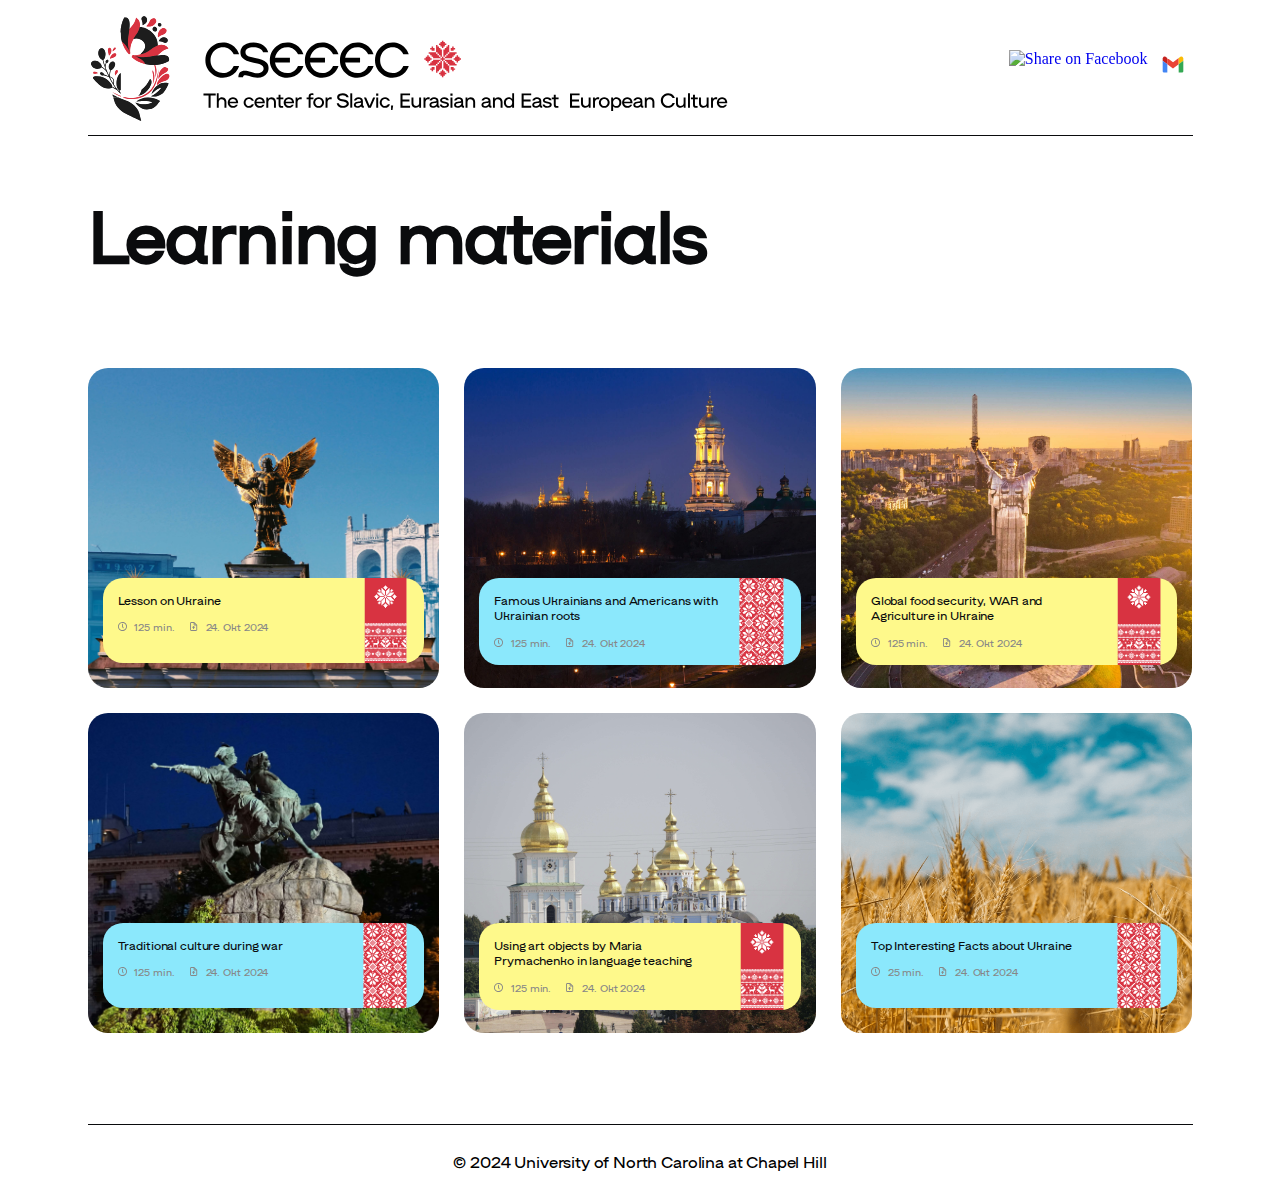
==== commit ac4c2103: "Update share links" ====
--- a/index.html
+++ b/index.html
@@ -393,17 +393,49 @@
         </a>
         <ul class="header__link">
           <li class="header__link_style">
-            <a href="#"><img src="img/Facebook.svg" alt="" /></a>
+            <a href="#" onclick="shareOnFacebook()" target="_blank">
+              <img src="img/facebook.svg" alt="Share on Facebook" />
+            </a>
           </li>
-          <li class="header__link_style">
+
+          <script>
+            function shareOnFacebook() {
+              const url = encodeURIComponent(window.location.href);
+              const facebookShareUrl = `https://www.facebook.com/sharer/sharer.php?u=${url}`;
+              window.open(
+                facebookShareUrl,
+                "facebook-share-dialog",
+                "width=800,height=600"
+              );
+              return false;
+            }
+          </script>
+          <!-- <li class="header__link_style">
             <a href="#"><img src="img/instagram.svg" alt="" /></a>
           </li>
           <li class="header__link_style">
             <a href="#"><img src="img/snapchat.svg" alt="" /></a>
+          </li> -->
+          <li class="header__link_style">
+            <a href="#" onclick="shareByEmail()" target="_blank">
+              <img src="img/gmail.svg" alt="Share via Email" />
+            </a>
           </li>
-          <li class="header__link_style">
+
+          <script>
+            function shareByEmail() {
+              const subject = encodeURIComponent(
+                "Ukraine Learning Materials from UNC CSEEES"
+              );
+              const body = encodeURIComponent(
+                `I wanted to share these learning materials about Ukraine, provided by the Center for Slavic, Eurasian, and East European Studies (CSEEES) at UNC. Check them out here: ${window.location.href}`
+              );
+              window.location.href = `mailto:?subject=${subject}&body=${body}`;
+            }
+          </script>
+          <!-- <li class="header__link_style">
             <a href="#"><img src="img/gmail.svg" alt="" /></a>
-          </li>
+          </li> -->
         </ul>
       </div>
     </header>
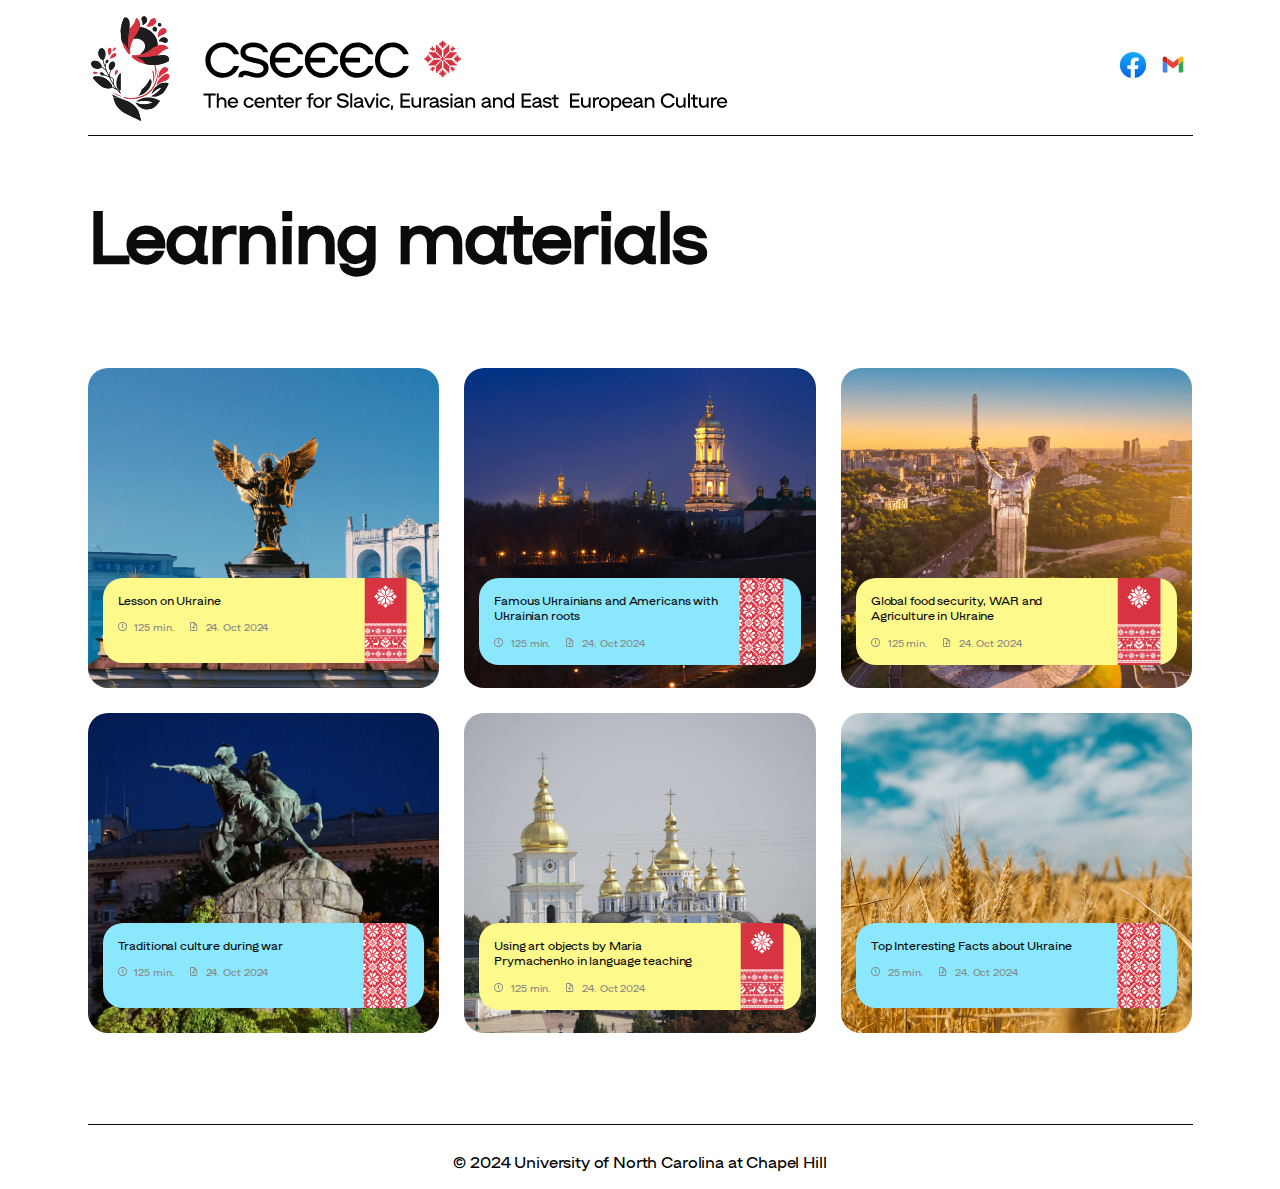
==== commit 386c672b: "typos" ====
--- a/index.html
+++ b/index.html
@@ -19,7 +19,7 @@
 
     <!-- General -->
     <title>
-      CSEEES | The Center for Slavik Eurasian and East European Studies
+      CSEEES | The Center for Slavic Eurasian and East European Studies
     </title>
 
     <!--     <link rel="preload" href="fonts/NAMU-1850.woff2" as="font" type="font/woff2" crossorigin="anonymous">
@@ -61,7 +61,7 @@
 
     <meta
       property="og:title"
-      content="CSEEES | The Center for Slavik Eurasian and East European Studies"
+      content="CSEEES | The Center for Slavic Eurasian and East European Studies"
     />
     <meta property="og:description" content="" />
     <meta property="og:url" content="https://cseees.unc.edu/" />
@@ -78,7 +78,7 @@
     <meta name="twitter:creator" content="" />
     <meta
       name="twitter:title"
-      content="CSEEES | The Center for Slavik Eurasian and East European Studies"
+      content="CSEEES | The Center for Slavic Eurasian and East European Studies"
     />
     <meta name="twitter:description" content="" />
     <meta name="twitter:card" content="summary_large_image" />
@@ -351,7 +351,7 @@
           "addressLocality": "USA",
           "url": "https://cseees.unc.edu/"
         },
-        "description": "The Center for Slavik Eurasian and East European Studies",
+        "description": "The Center for Slavic Eurasian and East European Studies",
         "image": "img/favicon/mstile-310x310.png",
         "email": "",
         "name": "CSEEES",
@@ -368,7 +368,7 @@
       {
         "@context": "https://schema.org",
         "@type": "Organization",
-        "name": "CSEEES | The Center for Slavik Eurasian and East European Studies",
+        "name": "CSEEES | The Center for Slavic Eurasian and East European Studies",
         "url": "https://cseees.unc.edu/",
         "logo": "img/favicon/mstile-310x310.png",
         "sameAs": [
@@ -442,7 +442,7 @@
     <main>
       <article>
         <h1 tabindex="-1" class="visually-hidden">
-          CSEEES | The Center for Slavik Eurasian and East European Studies
+          CSEEES | The Center for Slavic Eurasian and East European Studies
         </h1>
         <section class="grid index-title block-gap-title_size">
           <h2 tabindex="0" class="h1 index-title__h1 index-title__h1_style">
@@ -474,7 +474,7 @@
                       <li
                         class="link__block-text_style link__block-text_style-upload-icon span"
                       >
-                        24. Okt 2024
+                        24. Oct 2024
                       </li>
                     </ul>
                   </figcaption>
@@ -508,7 +508,7 @@
                       <li
                         class="link__block-text_style link__block-text_style-upload-icon span"
                       >
-                        24. Okt 2024
+                        24. Oct 2024
                       </li>
                     </ul>
                   </figcaption>
@@ -542,7 +542,7 @@
                       <li
                         class="link__block-text_style link__block-text_style-upload-icon span"
                       >
-                        24. Okt 2024
+                        24. Oct 2024
                       </li>
                     </ul>
                   </figcaption>
@@ -576,7 +576,7 @@
                       <li
                         class="link__block-text_style link__block-text_style-upload-icon span"
                       >
-                        24. Okt 2024
+                        24. Oct 2024
                       </li>
                     </ul>
                   </figcaption>
@@ -611,7 +611,7 @@
                       <li
                         class="link__block-text_style link__block-text_style-upload-icon span"
                       >
-                        24. Okt 2024
+                        24. Oct 2024
                       </li>
                     </ul>
                   </figcaption>
@@ -642,7 +642,7 @@
                       <li
                         class="link__block-text_style link__block-text_style-upload-icon span"
                       >
-                        24. Okt 2024
+                        24. Oct 2024
                       </li>
                     </ul>
                   </figcaption>
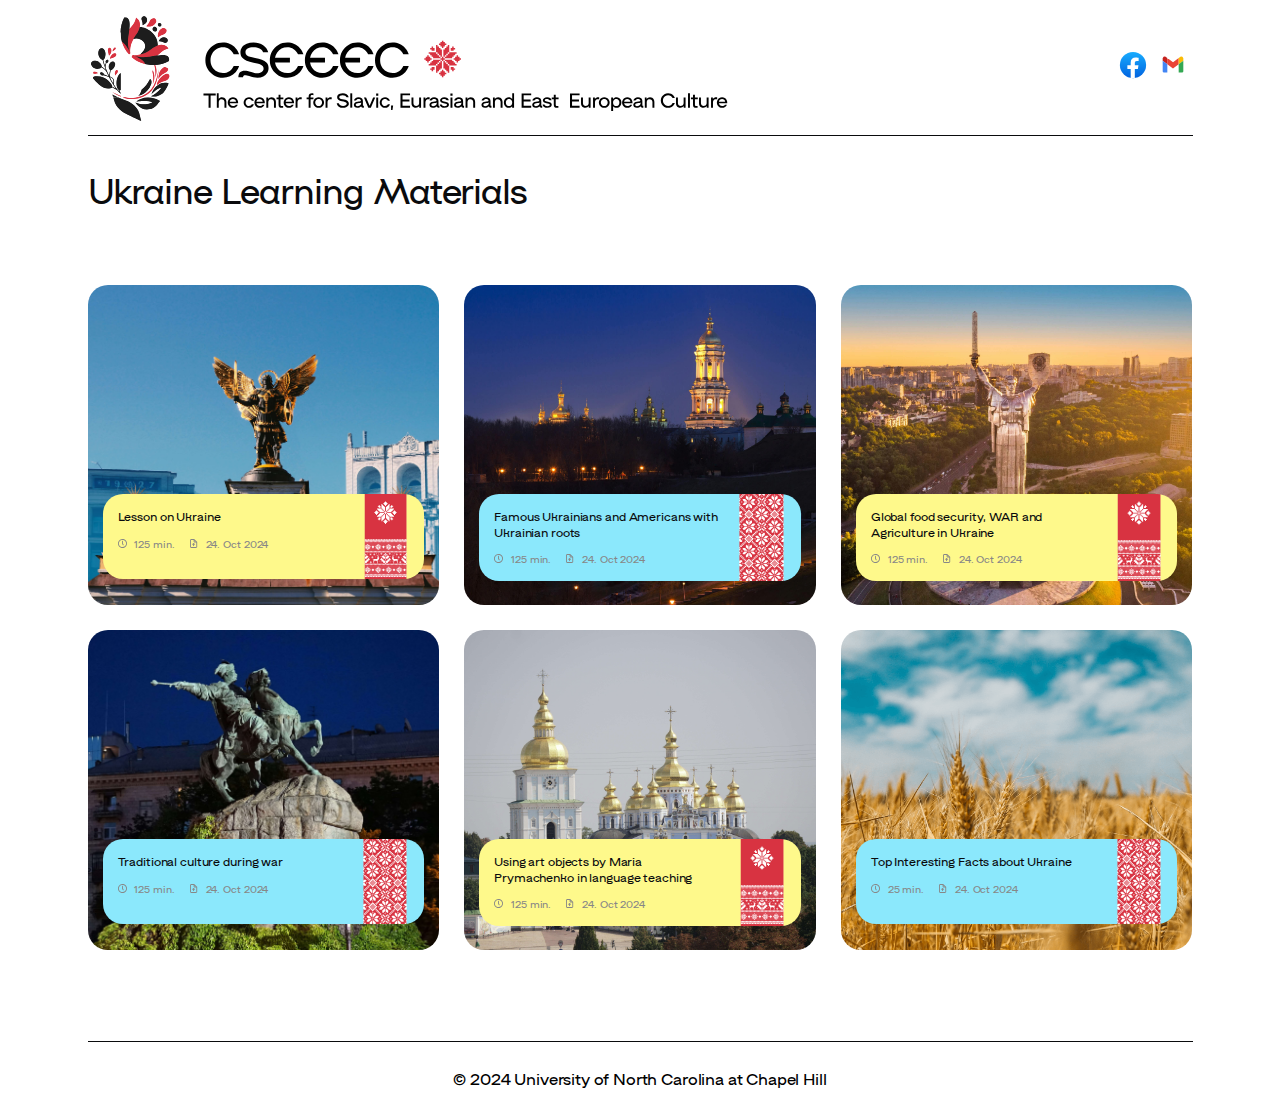
==== commit bb24adb6: "Title change" ====
--- a/index.html
+++ b/index.html
@@ -445,8 +445,8 @@
           CSEEES | The Center for Slavic Eurasian and East European Studies
         </h1>
         <section class="grid index-title block-gap-title_size">
-          <h2 tabindex="0" class="h1 index-title__h1 index-title__h1_style">
-            Learning materials
+          <h2 tabindex="0" class="h2 index-title__h1 index-title__h1_style">
+            Ukraine Learning Materials
           </h2>
           <ul class="link link_style">
             <li class="link__block link__block_style">
